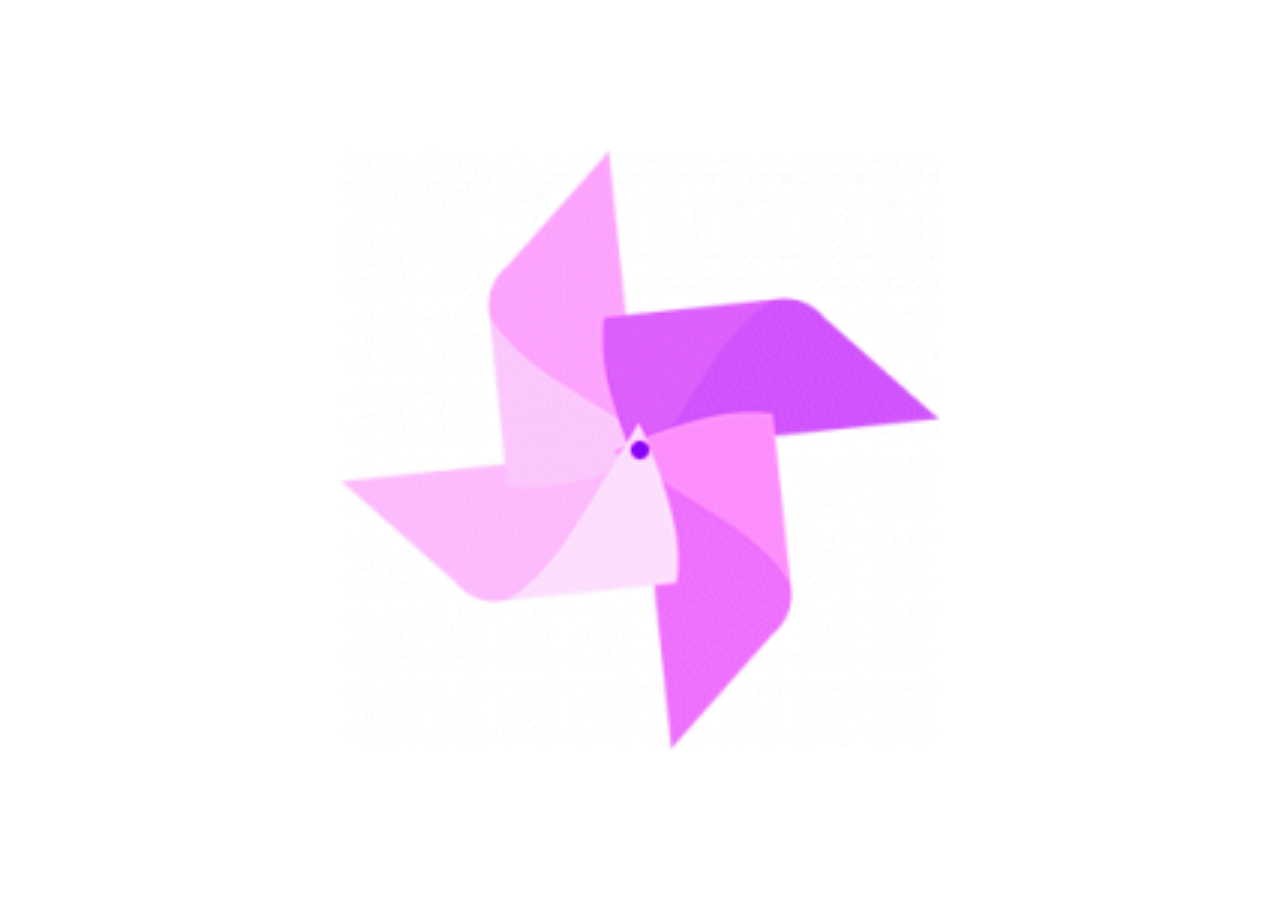
==== index.htm @ 6ad7beda "Add files via upload" ====
<!DOCTYPE html>
<html>
<head>
	<meta charset="utf-8">
	<meta name="viewport" content="width=device-width, initial scale=1.0">
	<meta http-equiv="X-UA-Compatible" content="ie=edge">
	<meta http-equiv = "Content-Security-Policy" content = "upgrade-insecure-requests">
	<title>DarkVader</title>
	<link rel="stylesheet" type="text/css" href="main.css">
	
	 <!--Import Google Icon Font-->
	 <link href="https://fonts.googleapis.com/icon?family=Material+Icons" rel="stylesheet">
	 <!-- Compiled and minified CSS -->
	 <link rel="stylesheet" href="https://cdnjs.cloudflare.com/ajax/libs/materialize/1.0.0/css/materialize.min.css">


</head>
<body>
		<div class="loader">
			<img src="./831.gif" alt="loading">
		</div> 
		<div class="wrapper">
	<h1 class="title"><u>DarkVader</u></h1>
		<div class="container col s12 m6 l3 center-align">
			<h1 id="text"></h1>
			<div class="imgbox col s12 m6 center-align">
			<img class="talk circle responsive-img " src="galaxy.gif">
		</div>
	<br>
	<br>
	<video id="background-video" autoplay loop muted poster="1630622307.mp4">
		<source src="1630622307.mp4" type="video/mp4">
	</video>
	<div class=" section weather col center-align-wrapper">
		<img src="" alt="" class="icon col s12 m6 l3">
		<h2 class="temp col s12 m6 l3"></h2>
		<p class="text col s12 m6 l3">Cold</p>
		<h4 class="name col s12 m6 l3">Netherlands</h4>
		<p class="region col s12 m6 l3">Amsterdam</p>
			<div class="section center-align">
				<h4 class="lime-text lighten-4" style="font-size: 20px;">Battery</h4>
				<p class="percentage col s12 m6 l3 center-align">00</p>
				<h5 class="status col s12 m6 l3">yes</h5>
			</div>
	</div>
	
	<div id="Time" class="section col s12 m6 l3 center-align-wrapper ">

	</div>
		<h3 class="content">
		
		</h3>
		
	
		
	</div>
</div>
		<script src="./js/text-typing.js" defer></script>
		<script src="./js/time.js" defer></script>
		<script src="./js/js.js" defer></script>
		<script src="./js/move.js"></script>
		<script src="./js/weather.js" defer></script>
		<script src="./js/preloader.js"></script>
	 <!-- Compiled and minified JavaScript -->
	 <script src="https://cdnjs.cloudflare.com/ajax/libs/materialize/1.0.0/js/materialize.min.js"></script>
	 
</body>
</html>
---- main.css ----
.loader{
    position: fixed;
	display: grid;
	place-content: center;
    width: 100%;
	top: 0;
    height: 100vh;
    background: #fff;
    z-index: 999999;

}
.loader img{
	width: 600px;
	height: 600px;
}
.wrapper{
	display: none;
}
body{
	justify-content: center;
	align-items: center;
	/* background-image: url(./galáxia-galaxy.gif); */
	background-position: center;
	background-size: cover;
	background-repeat: no-repeat;
	backdrop-filter: blur(100%);
}

#background-video {
	width: 100vw;
	height: 100vh;
	object-fit: cover;
	position: fixed;
	left: 0;
	right: 0;
	top: 0;
	bottom: 0;
	z-index: -1;
  }
h1{
	font-family: courier new,monospace;
	font-style: italic;
	color:#fff;
	font-weight: lighter;
	font-size: 20px;
}
.title{
	font-size: 35px;
	text-align: center;
	animation:blink 4s infinite ease;
	margin-top: 20px;
}
@keyframes blink{
	0%{
		color:#fff;
		
	}
	20%{
		color:hsl(318, 77%, 49%);
		
	}
	40%{
		color:red;
	}
	60%{
		color: #1100ff;
	}
	80%{
		color: #c8ff00;
	}
	100%{
		color: aqua;
	}
}

.content{
	
	display: none;
	
}
.imgbox{
	margin-top: 100px;
}
.imgbox img{
	width: 200px;
	height: 200px;
	cursor: pointer;
}

.weather{
	color: #0b86f1;
	
}
.weather .temp{
	text-align: center;
	padding: 10px;
	
}
.weather .percentage{
	font-size: large;
}
#text{
	font-size: 23px;
}

#Time{
	font-size: 30px;
	padding: 0px 5px 0px 5px;
	color: #0b86f1;
	font-family: 'orbitron',sans-serif;
	margin-top: 100px;
	font-weight: lighter;
/*	border: 2px solid rgb(69, 147, 221);
	background: linear-gradient(135deg, #14ffe7c5, #ffeb3bca, #ff00e1d0); */
}
blockquote{
	height: 100px;
	font-size: large;
	opacity: 0.6;
}

@media only screen and (max-width : 992px){
	blockquote{
		height: 300px;
	}
	html{
		scroll-behavior: smooth;
	}
        body{
                background-color:#4d4d4d;
 }
}
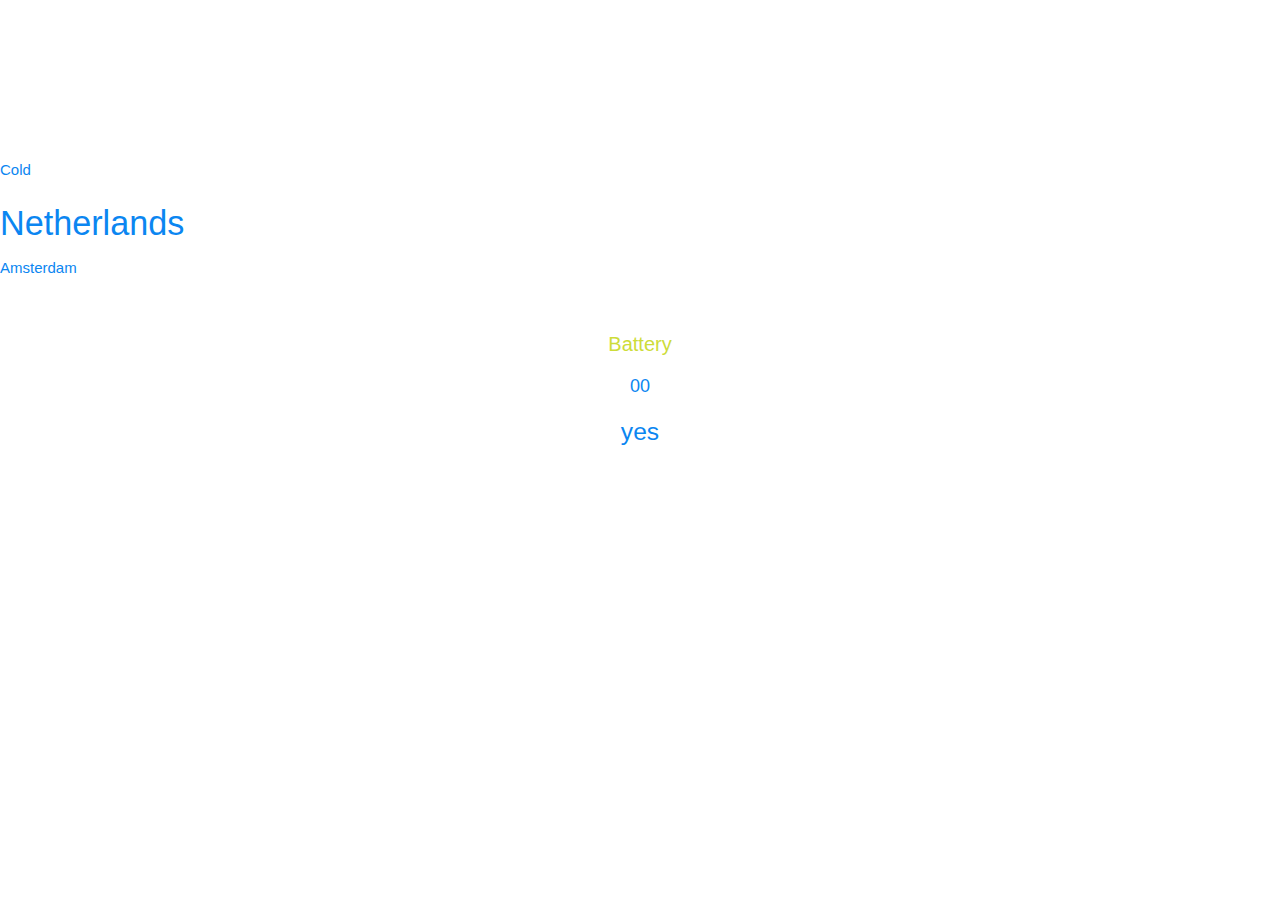
==== commit 3cf6475c: "Update index.htm" ====
--- a/index.htm
+++ b/index.htm
@@ -16,21 +16,19 @@
 
 </head>
 <body>
-		<div class="loader">
-			<img src="./831.gif" alt="loading">
-		</div> 
+		
 		<div class="wrapper">
 	<h1 class="title"><u>DarkVader</u></h1>
+	<button>
 		<div class="container col s12 m6 l3 center-align">
 			<h1 id="text"></h1>
 			<div class="imgbox col s12 m6 center-align">
-			<img class="talk circle responsive-img " src="galaxy.gif">
+			<button style="width: 100px; height: 100px;" class="talk circle" type="button">
+			</button>
 		</div>
+	</button>
 	<br>
 	<br>
-	<video id="background-video" autoplay loop muted poster="1630622307.mp4">
-		<source src="1630622307.mp4" type="video/mp4">
-	</video>
 	<div class=" section weather col center-align-wrapper">
 		<img src="" alt="" class="icon col s12 m6 l3">
 		<h2 class="temp col s12 m6 l3"></h2>
